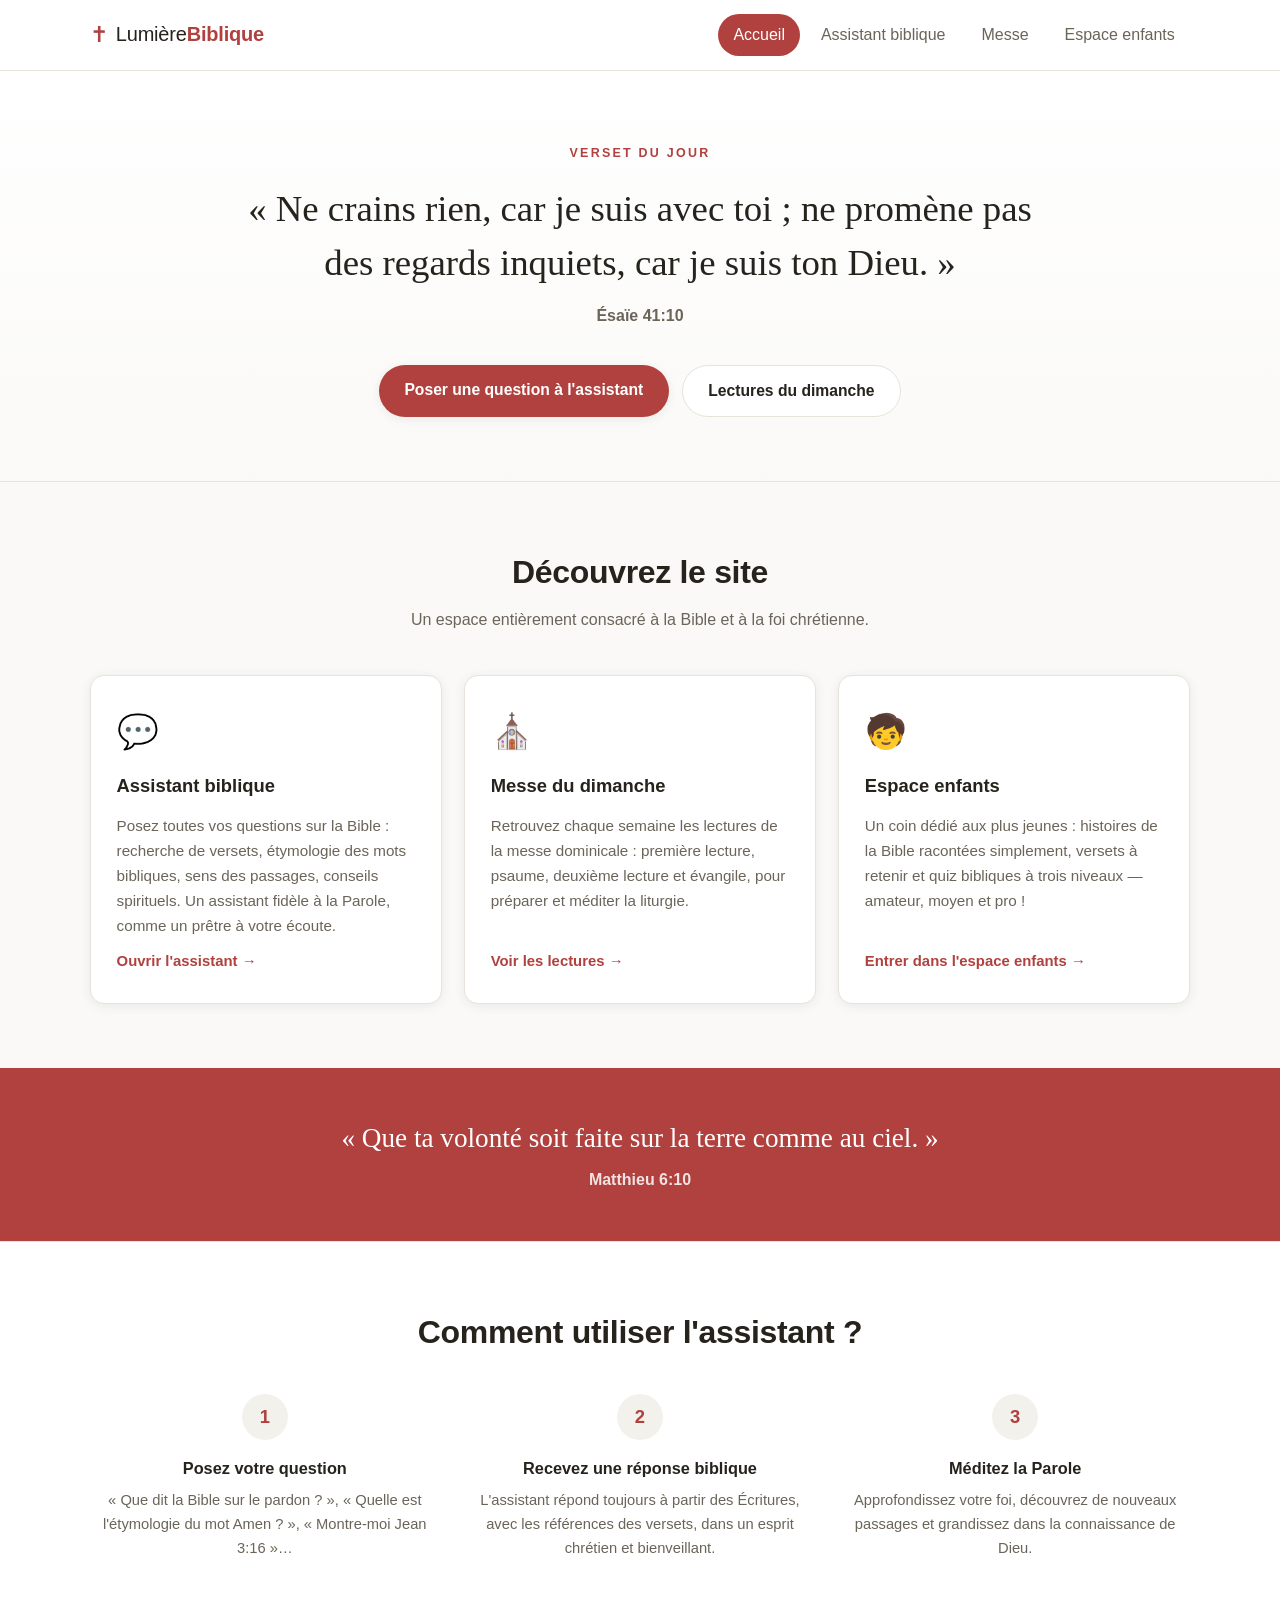
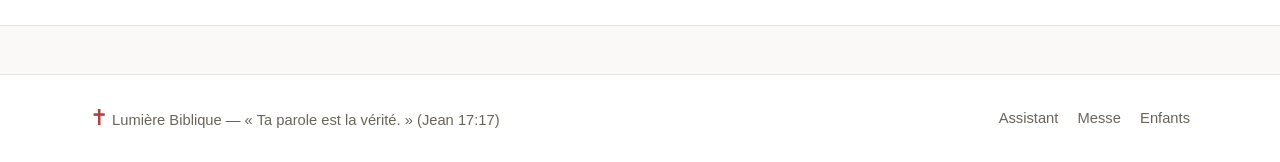
==== index.html @ 9b70d874 "Site Lumière Biblique : assistant biblique, messe du dimanche, espace enfants et quiz - Accueil avec" ====
<!DOCTYPE html>
<html lang="fr">
<head>
  <meta charset="UTF-8">
  <meta name="viewport" content="width=device-width, initial-scale=1.0">
  <title>Lumière Biblique — La Parole de Dieu pour tous</title>
  <meta name="description" content="Assistant biblique, lectures de la messe du dimanche, espace enfants et quiz bibliques. Un site entièrement consacré à la Parole de Dieu.">
  <link rel="stylesheet" href="css/style.css">
  <link rel="icon" href="data:image/svg+xml,<svg xmlns='http://www.w3.org/2000/svg' viewBox='0 0 100 100'><text y='.9em' font-size='90'>✝️</text></svg>">
</head>
<body>

  <header class="site-header">
    <div class="container header-inner">
      <a href="index.html" class="logo">
        <span class="logo-mark">✝</span>
        <span class="logo-text">Lumière<strong>Biblique</strong></span>
      </a>
      <nav class="main-nav" id="mainNav">
        <a href="index.html" class="nav-link active">Accueil</a>
        <a href="chatbot.html" class="nav-link">Assistant biblique</a>
        <a href="messe.html" class="nav-link">Messe</a>
        <a href="enfants.html" class="nav-link">Espace enfants</a>
      </nav>
      <button class="nav-toggle" id="navToggle" aria-label="Menu">☰</button>
    </div>
  </header>

  <main>
    <!-- Héro : verset du jour -->
    <section class="hero">
      <div class="container hero-inner">
        <p class="hero-kicker">Verset du jour</p>
        <blockquote class="hero-verse" id="versetDuJour">
          « Ta parole est une lampe à mes pieds, et une lumière sur mon sentier. »
        </blockquote>
        <p class="hero-ref" id="versetRef">Psaume 119:105</p>
        <div class="hero-actions">
          <a href="chatbot.html" class="btn btn-primary">Poser une question à l'assistant</a>
          <a href="messe.html" class="btn btn-secondary">Lectures du dimanche</a>
        </div>
      </div>
    </section>

    <!-- Cartes des sections -->
    <section class="section">
      <div class="container">
        <h2 class="section-title">Découvrez le site</h2>
        <p class="section-subtitle">Un espace entièrement consacré à la Bible et à la foi chrétienne.</p>
        <div class="cards-grid">
          <a href="chatbot.html" class="card">
            <div class="card-icon">💬</div>
            <h3>Assistant biblique</h3>
            <p>Posez toutes vos questions sur la Bible : recherche de versets, étymologie des mots bibliques, sens des passages, conseils spirituels. Un assistant fidèle à la Parole, comme un prêtre à votre écoute.</p>
            <span class="card-link">Ouvrir l'assistant →</span>
          </a>
          <a href="messe.html" class="card">
            <div class="card-icon">⛪</div>
            <h3>Messe du dimanche</h3>
            <p>Retrouvez chaque semaine les lectures de la messe dominicale : première lecture, psaume, deuxième lecture et évangile, pour préparer et méditer la liturgie.</p>
            <span class="card-link">Voir les lectures →</span>
          </a>
          <a href="enfants.html" class="card">
            <div class="card-icon">🧒</div>
            <h3>Espace enfants</h3>
            <p>Un coin dédié aux plus jeunes : histoires de la Bible racontées simplement, versets à retenir et quiz bibliques à trois niveaux — amateur, moyen et pro !</p>
            <span class="card-link">Entrer dans l'espace enfants →</span>
          </a>
        </div>
      </div>
    </section>

    <!-- Bandeau citation -->
    <section class="banner">
      <div class="container">
        <p class="banner-verse">« Que ta volonté soit faite sur la terre comme au ciel. »</p>
        <p class="banner-ref">Matthieu 6:10</p>
      </div>
    </section>

    <!-- Comment ça marche -->
    <section class="section section-alt">
      <div class="container">
        <h2 class="section-title">Comment utiliser l'assistant ?</h2>
        <div class="steps-grid">
          <div class="step">
            <div class="step-num">1</div>
            <h3>Posez votre question</h3>
            <p>« Que dit la Bible sur le pardon ? », « Quelle est l'étymologie du mot Amen ? », « Montre-moi Jean 3:16 »…</p>
          </div>
          <div class="step">
            <div class="step-num">2</div>
            <h3>Recevez une réponse biblique</h3>
            <p>L'assistant répond toujours à partir des Écritures, avec les références des versets, dans un esprit chrétien et bienveillant.</p>
          </div>
          <div class="step">
            <div class="step-num">3</div>
            <h3>Méditez la Parole</h3>
            <p>Approfondissez votre foi, découvrez de nouveaux passages et grandissez dans la connaissance de Dieu.</p>
          </div>
        </div>
      </div>
    </section>
  </main>

  <footer class="site-footer">
    <div class="container footer-inner">
      <p><span class="logo-mark">✝</span> Lumière Biblique — « Ta parole est la vérité. » (Jean 17:17)</p>
      <nav class="footer-nav">
        <a href="chatbot.html">Assistant</a>
        <a href="messe.html">Messe</a>
        <a href="enfants.html">Enfants</a>
      </nav>
    </div>
  </footer>

  <script src="js/bible-data.js"></script>
  <script src="js/common.js"></script>
</body>
</html>
---- css/style.css ----
/* ==========================================================
   Lumière Biblique — feuille de style principale
   Interface blanche épurée, inspirée de bible.com
   ========================================================== */

:root {
  --blanc: #ffffff;
  --fond: #faf9f7;          /* blanc légèrement tiré */
  --fond-alt: #f3f1ec;
  --encre: #26221c;
  --encre-douce: #6b6459;
  --accent: #b0413e;        /* rouge bordeaux chaleureux */
  --accent-fonce: #8f312f;
  --or: #c9a227;
  --bordure: #e7e3db;
  --ombre: 0 2px 12px rgba(38, 34, 28, 0.07);
  --rayon: 14px;
  --police: -apple-system, BlinkMacSystemFont, "Segoe UI", Roboto, "Helvetica Neue", Arial, sans-serif;
  --police-serif: Georgia, "Times New Roman", serif;
}

* { margin: 0; padding: 0; box-sizing: border-box; }

html { scroll-behavior: smooth; }

body {
  font-family: var(--police);
  background: var(--fond);
  color: var(--encre);
  line-height: 1.65;
  -webkit-font-smoothing: antialiased;
}

img { max-width: 100%; }
a { color: inherit; text-decoration: none; }

.container {
  width: min(1100px, 92%);
  margin: 0 auto;
}

/* ---------- En-tête ---------- */

.site-header {
  background: var(--blanc);
  border-bottom: 1px solid var(--bordure);
  position: sticky;
  top: 0;
  z-index: 50;
}

.header-inner {
  display: flex;
  align-items: center;
  justify-content: space-between;
  gap: 1rem;
  padding: 0.85rem 0;
}

.logo {
  display: flex;
  align-items: center;
  gap: 0.5rem;
  font-size: 1.25rem;
  letter-spacing: -0.01em;
}

.logo-mark {
  color: var(--accent);
  font-size: 1.35rem;
}

.logo-text strong { color: var(--accent); font-weight: 700; }

.main-nav {
  display: flex;
  gap: 0.35rem;
}

.nav-link {
  padding: 0.5rem 0.95rem;
  border-radius: 999px;
  font-weight: 500;
  color: var(--encre-douce);
  transition: background 0.2s, color 0.2s;
}

.nav-link:hover { background: var(--fond-alt); color: var(--encre); }
.nav-link.active { background: var(--accent); color: #fff; }

.nav-toggle {
  display: none;
  background: none;
  border: 1px solid var(--bordure);
  border-radius: 8px;
  font-size: 1.3rem;
  padding: 0.25rem 0.6rem;
  cursor: pointer;
  color: var(--encre);
}

/* ---------- Héro ---------- */

.hero {
  background: linear-gradient(180deg, var(--blanc) 0%, var(--fond) 100%);
  border-bottom: 1px solid var(--bordure);
  text-align: center;
  padding: 4.5rem 0 4rem;
}

.hero-kicker {
  text-transform: uppercase;
  letter-spacing: 0.18em;
  font-size: 0.78rem;
  font-weight: 700;
  color: var(--accent);
  margin-bottom: 1.2rem;
}

.hero-verse {
  font-family: var(--police-serif);
  font-size: clamp(1.4rem, 3.2vw, 2.3rem);
  font-weight: 400;
  max-width: 820px;
  margin: 0 auto 0.9rem;
  line-height: 1.45;
}

.hero-ref {
  color: var(--encre-douce);
  font-weight: 600;
  margin-bottom: 2.2rem;
}

.hero-actions {
  display: flex;
  gap: 0.8rem;
  justify-content: center;
  flex-wrap: wrap;
}

/* ---------- Boutons ---------- */

.btn {
  display: inline-block;
  padding: 0.75rem 1.6rem;
  border-radius: 999px;
  font-weight: 600;
  font-size: 0.98rem;
  border: none;
  cursor: pointer;
  transition: transform 0.15s, box-shadow 0.15s, background 0.2s;
  font-family: var(--police);
}

.btn:hover { transform: translateY(-1px); }

.btn-primary { background: var(--accent); color: #fff; box-shadow: var(--ombre); }
.btn-primary:hover { background: var(--accent-fonce); }

.btn-secondary {
  background: var(--blanc);
  color: var(--encre);
  border: 1px solid var(--bordure);
}
.btn-secondary:hover { background: var(--fond-alt); }

.btn-small { padding: 0.45rem 1.1rem; font-size: 0.88rem; }

/* ---------- Sections ---------- */

.section { padding: 4rem 0; }
.section-alt { background: var(--blanc); border-top: 1px solid var(--bordure); border-bottom: 1px solid var(--bordure); }

.section-title {
  text-align: center;
  font-size: clamp(1.5rem, 2.8vw, 2rem);
  margin-bottom: 0.5rem;
  letter-spacing: -0.01em;
}

.section-subtitle {
  text-align: center;
  color: var(--encre-douce);
  max-width: 620px;
  margin: 0 auto 2.6rem;
}

/* ---------- Cartes ---------- */

.cards-grid {
  display: grid;
  grid-template-columns: repeat(auto-fit, minmax(280px, 1fr));
  gap: 1.4rem;
  margin-top: 2.4rem;
}

.card {
  background: var(--blanc);
  border: 1px solid var(--bordure);
  border-radius: var(--rayon);
  padding: 1.8rem 1.6rem;
  box-shadow: var(--ombre);
  transition: transform 0.18s, box-shadow 0.18s;
  display: flex;
  flex-direction: column;
  gap: 0.7rem;
}

.card:hover {
  transform: translateY(-4px);
  box-shadow: 0 8px 24px rgba(38, 34, 28, 0.12);
}

.card-icon { font-size: 2.1rem; }
.card h3 { font-size: 1.15rem; }
.card p { color: var(--encre-douce); font-size: 0.95rem; flex: 1; }
.card-link { color: var(--accent); font-weight: 600; font-size: 0.93rem; }

/* ---------- Bandeau citation ---------- */

.banner {
  background: var(--accent);
  color: #fff;
  text-align: center;
  padding: 3rem 0;
}

.banner-verse {
  font-family: var(--police-serif);
  font-size: clamp(1.2rem, 2.6vw, 1.7rem);
  margin-bottom: 0.4rem;
}

.banner-ref { opacity: 0.85; font-weight: 600; }

/* ---------- Étapes ---------- */

.steps-grid {
  display: grid;
  grid-template-columns: repeat(auto-fit, minmax(240px, 1fr));
  gap: 1.6rem;
  margin-top: 2.2rem;
}

.step { text-align: center; padding: 0 0.5rem; }

.step-num {
  width: 46px;
  height: 46px;
  margin: 0 auto 0.9rem;
  border-radius: 50%;
  background: var(--fond-alt);
  color: var(--accent);
  font-weight: 700;
  font-size: 1.15rem;
  display: flex;
  align-items: center;
  justify-content: center;
}

.step h3 { font-size: 1.02rem; margin-bottom: 0.4rem; }
.step p { color: var(--encre-douce); font-size: 0.92rem; }

/* ---------- Pied de page ---------- */

.site-footer {
  background: var(--blanc);
  border-top: 1px solid var(--bordure);
  padding: 1.6rem 0;
  margin-top: 3rem;
}

.footer-inner {
  display: flex;
  align-items: center;
  justify-content: space-between;
  gap: 1rem;
  flex-wrap: wrap;
  color: var(--encre-douce);
  font-size: 0.92rem;
}

.footer-nav { display: flex; gap: 1.2rem; }
.footer-nav a:hover { color: var(--accent); }

/* ---------- En-tête de page interne ---------- */

.page-head {
  background: var(--blanc);
  border-bottom: 1px solid var(--bordure);
  text-align: center;
  padding: 2.8rem 0 2.4rem;
}

.page-head h1 { font-size: clamp(1.6rem, 3vw, 2.2rem); margin-bottom: 0.4rem; }
.page-head p { color: var(--encre-douce); max-width: 640px; margin: 0 auto; }

/* ==========================================================
   Chatbot
   ========================================================== */

.chat-layout {
  display: grid;
  grid-template-columns: 1fr 300px;
  gap: 1.6rem;
  padding: 2.2rem 0 3rem;
  align-items: start;
}

.chat-box {
  background: var(--blanc);
  border: 1px solid var(--bordure);
  border-radius: var(--rayon);
  box-shadow: var(--ombre);
  display: flex;
  flex-direction: column;
  height: 620px;
  overflow: hidden;
}

.chat-messages {
  flex: 1;
  overflow-y: auto;
  padding: 1.4rem;
  display: flex;
  flex-direction: column;
  gap: 0.9rem;
}

.msg {
  max-width: 82%;
  padding: 0.8rem 1.05rem;
  border-radius: 16px;
  font-size: 0.96rem;
  white-space: pre-wrap;
  word-wrap: break-word;
}

.msg-bot {
  background: var(--fond-alt);
  border-bottom-left-radius: 4px;
  align-self: flex-start;
}

.msg-user {
  background: var(--accent);
  color: #fff;
  border-bottom-right-radius: 4px;
  align-self: flex-end;
}

.msg-bot .verse-quote {
  display: block;
  font-family: var(--police-serif);
  font-style: italic;
  border-left: 3px solid var(--or);
  padding-left: 0.7rem;
  margin: 0.5rem 0;
}

.msg-typing { color: var(--encre-douce); font-style: italic; }

.chat-input-row {
  display: flex;
  gap: 0.6rem;
  padding: 0.9rem;
  border-top: 1px solid var(--bordure);
  background: var(--blanc);
}

.chat-input-row input {
  flex: 1;
  padding: 0.75rem 1rem;
  border: 1px solid var(--bordure);
  border-radius: 999px;
  font-size: 0.96rem;
  font-family: var(--police);
  outline: none;
  background: var(--fond);
}

.chat-input-row input:focus { border-color: var(--accent); background: var(--blanc); }

.chat-side {
  display: flex;
  flex-direction: column;
  gap: 1.2rem;
}

.side-card {
  background: var(--blanc);
  border: 1px solid var(--bordure);
  border-radius: var(--rayon);
  padding: 1.2rem 1.25rem;
  box-shadow: var(--ombre);
}

.side-card h3 { font-size: 0.98rem; margin-bottom: 0.7rem; }

.suggestions { display: flex; flex-direction: column; gap: 0.5rem; }

.suggestion-btn {
  text-align: left;
  background: var(--fond);
  border: 1px solid var(--bordure);
  border-radius: 10px;
  padding: 0.55rem 0.8rem;
  font-size: 0.86rem;
  cursor: pointer;
  font-family: var(--police);
  color: var(--encre);
  transition: background 0.15s, border-color 0.15s;
}

.suggestion-btn:hover { background: var(--fond-alt); border-color: var(--accent); }

.side-note { font-size: 0.82rem; color: var(--encre-douce); }
.side-note a { color: var(--accent); font-weight: 600; }

.api-field {
  width: 100%;
  padding: 0.55rem 0.8rem;
  border: 1px solid var(--bordure);
  border-radius: 8px;
  font-size: 0.85rem;
  margin-bottom: 0.6rem;
  font-family: var(--police);
}

.mode-badge {
  display: inline-block;
  font-size: 0.72rem;
  font-weight: 700;
  text-transform: uppercase;
  letter-spacing: 0.06em;
  padding: 0.2rem 0.6rem;
  border-radius: 999px;
  background: var(--fond-alt);
  color: var(--encre-douce);
  margin-bottom: 0.5rem;
}

.mode-badge.ia { background: #e8f4ea; color: #2f7a3d; }

/* ==========================================================
   Messe
   ========================================================== */

.messe-wrap { padding: 2.2rem 0 3rem; }

.messe-controls {
  display: flex;
  align-items: center;
  justify-content: center;
  gap: 0.9rem;
  flex-wrap: wrap;
  margin-bottom: 2rem;
}

.messe-controls input[type="date"] {
  padding: 0.6rem 0.9rem;
  border: 1px solid var(--bordure);
  border-radius: 10px;
  font-family: var(--police);
  font-size: 0.95rem;
  background: var(--blanc);
}

.messe-date-title {
  text-align: center;
  font-size: 1.25rem;
  margin-bottom: 0.3rem;
}

.messe-liturgie {
  text-align: center;
  color: var(--accent);
  font-weight: 600;
  margin-bottom: 2rem;
}

.lectures { display: flex; flex-direction: column; gap: 1.4rem; max-width: 820px; margin: 0 auto; }

.lecture-card {
  background: var(--blanc);
  border: 1px solid var(--bordure);
  border-radius: var(--rayon);
  box-shadow: var(--ombre);
  overflow: hidden;
}

.lecture-head {
  display: flex;
  align-items: center;
  justify-content: space-between;
  gap: 1rem;
  padding: 1rem 1.4rem;
  background: var(--fond);
  border-bottom: 1px solid var(--bordure);
  cursor: pointer;
}

.lecture-head h3 { font-size: 1.02rem; }
.lecture-head .lecture-ref { color: var(--encre-douce); font-size: 0.88rem; font-weight: 600; }

.lecture-body {
  padding: 1.3rem 1.5rem;
  font-family: var(--police-serif);
  font-size: 1.02rem;
  line-height: 1.8;
}

.lecture-body p { margin-bottom: 0.8rem; }

.messe-status {
  text-align: center;
  color: var(--encre-douce);
  padding: 2rem 1rem;
}

.messe-status a { color: var(--accent); font-weight: 600; }

/* ==========================================================
   Espace enfants & quiz
   ========================================================== */

.enfants-hero {
  background: linear-gradient(135deg, #fdf6e3 0%, #fceee5 100%);
  border-bottom: 1px solid var(--bordure);
  text-align: center;
  padding: 3rem 0 2.6rem;
}

.enfants-hero h1 { font-size: clamp(1.6rem, 3vw, 2.2rem); margin-bottom: 0.4rem; }
.enfants-hero p { color: var(--encre-douce); max-width: 620px; margin: 0 auto; }

.histoires-grid {
  display: grid;
  grid-template-columns: repeat(auto-fit, minmax(260px, 1fr));
  gap: 1.3rem;
  margin-top: 2rem;
}

.histoire-card {
  background: var(--blanc);
  border: 1px solid var(--bordure);
  border-radius: var(--rayon);
  padding: 1.5rem;
  box-shadow: var(--ombre);
}

.histoire-card .card-icon { font-size: 1.9rem; margin-bottom: 0.5rem; }
.histoire-card h3 { font-size: 1.05rem; margin-bottom: 0.5rem; }
.histoire-card p { color: var(--encre-douce); font-size: 0.92rem; margin-bottom: 0.6rem; }
.histoire-card .verse-quote {
  font-family: var(--police-serif);
  font-style: italic;
  font-size: 0.88rem;
  border-left: 3px solid var(--or);
  padding-left: 0.7rem;
  display: block;
  color: var(--encre);
}

/* Quiz */

.quiz-zone { max-width: 720px; margin: 0 auto; }

.niveaux-grid {
  display: grid;
  grid-template-columns: repeat(auto-fit, minmax(200px, 1fr));
  gap: 1.2rem;
  margin-top: 2rem;
}

.niveau-card {
  background: var(--blanc);
  border: 2px solid var(--bordure);
  border-radius: var(--rayon);
  padding: 1.6rem 1.3rem;
  text-align: center;
  cursor: pointer;
  transition: transform 0.15s, border-color 0.15s, box-shadow 0.15s;
  font-family: var(--police);
}

.niveau-card:hover { transform: translateY(-3px); border-color: var(--accent); box-shadow: var(--ombre); }

.niveau-card .niveau-icon { font-size: 2rem; margin-bottom: 0.5rem; }
.niveau-card h3 { font-size: 1.1rem; margin-bottom: 0.3rem; }
.niveau-card p { color: var(--encre-douce); font-size: 0.88rem; }

.quiz-card {
  background: var(--blanc);
  border: 1px solid var(--bordure);
  border-radius: var(--rayon);
  box-shadow: var(--ombre);
  padding: 2rem;
  margin-top: 2rem;
}

.quiz-progress {
  display: flex;
  justify-content: space-between;
  align-items: center;
  font-size: 0.88rem;
  color: var(--encre-douce);
  font-weight: 600;
  margin-bottom: 1rem;
}

.quiz-bar {
  height: 8px;
  background: var(--fond-alt);
  border-radius: 999px;
  overflow: hidden;
  margin-bottom: 1.6rem;
}

.quiz-bar-fill {
  height: 100%;
  background: var(--accent);
  border-radius: 999px;
  transition: width 0.3s;
}

.quiz-question { font-size: 1.2rem; margin-bottom: 1.4rem; }

.quiz-answers { display: flex; flex-direction: column; gap: 0.7rem; }

.answer-btn {
  text-align: left;
  padding: 0.85rem 1.1rem;
  background: var(--fond);
  border: 2px solid var(--bordure);
  border-radius: 12px;
  font-size: 0.98rem;
  cursor: pointer;
  font-family: var(--police);
  color: var(--encre);
  transition: border-color 0.15s, background 0.15s;
}

.answer-btn:hover:not(:disabled) { border-color: var(--accent); background: var(--blanc); }
.answer-btn.correct { border-color: #2f7a3d; background: #e8f4ea; }
.answer-btn.wrong { border-color: #b0413e; background: #faeaea; }
.answer-btn:disabled { cursor: default; }

.quiz-feedback {
  margin-top: 1.2rem;
  padding: 0.9rem 1.1rem;
  border-radius: 12px;
  font-size: 0.93rem;
  display: none;
}

.quiz-feedback.show { display: block; }
.quiz-feedback.ok { background: #e8f4ea; color: #205c2b; }
.quiz-feedback.ko { background: #faeaea; color: #7c2b28; }

.quiz-next { margin-top: 1.3rem; text-align: right; }

.quiz-result { text-align: center; padding: 1rem 0; }
.quiz-result .result-emoji { font-size: 3.2rem; margin-bottom: 0.6rem; }
.quiz-result h3 { font-size: 1.4rem; margin-bottom: 0.5rem; }
.quiz-result p { color: var(--encre-douce); margin-bottom: 1.4rem; }
.quiz-result .verse-quote {
  font-family: var(--police-serif);
  font-style: italic;
  display: block;
  margin: 0 auto 1.4rem;
  max-width: 480px;
}

/* ---------- Responsive ---------- */

@media (max-width: 860px) {
  .chat-layout { grid-template-columns: 1fr; }
  .chat-box { height: 540px; }
}

@media (max-width: 720px) {
  .nav-toggle { display: block; }
  .main-nav {
    display: none;
    position: absolute;
    top: 100%;
    left: 0;
    right: 0;
    background: var(--blanc);
    border-bottom: 1px solid var(--bordure);
    flex-direction: column;
    padding: 0.8rem 4%;
    gap: 0.3rem;
  }
  .main-nav.open { display: flex; }
  .header-inner { position: relative; }
  .hero { padding: 3rem 0 2.6rem; }
}
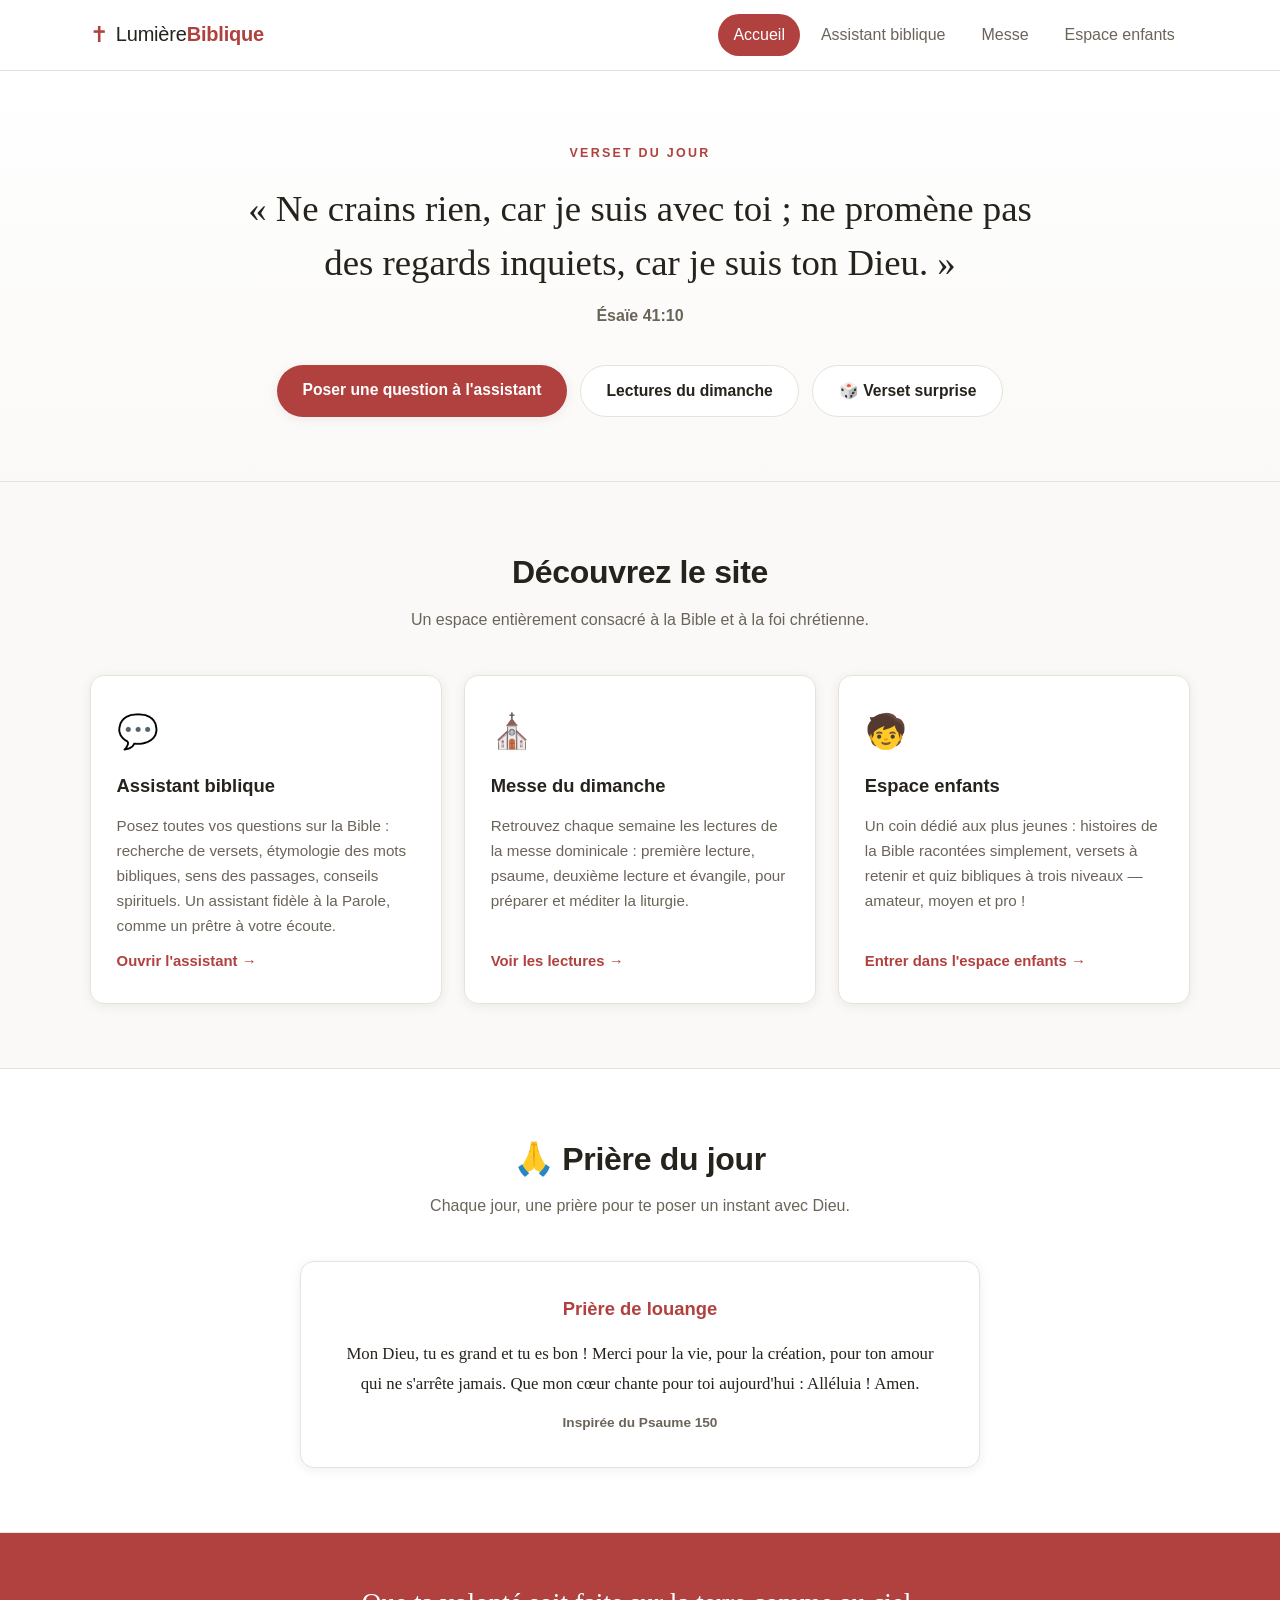
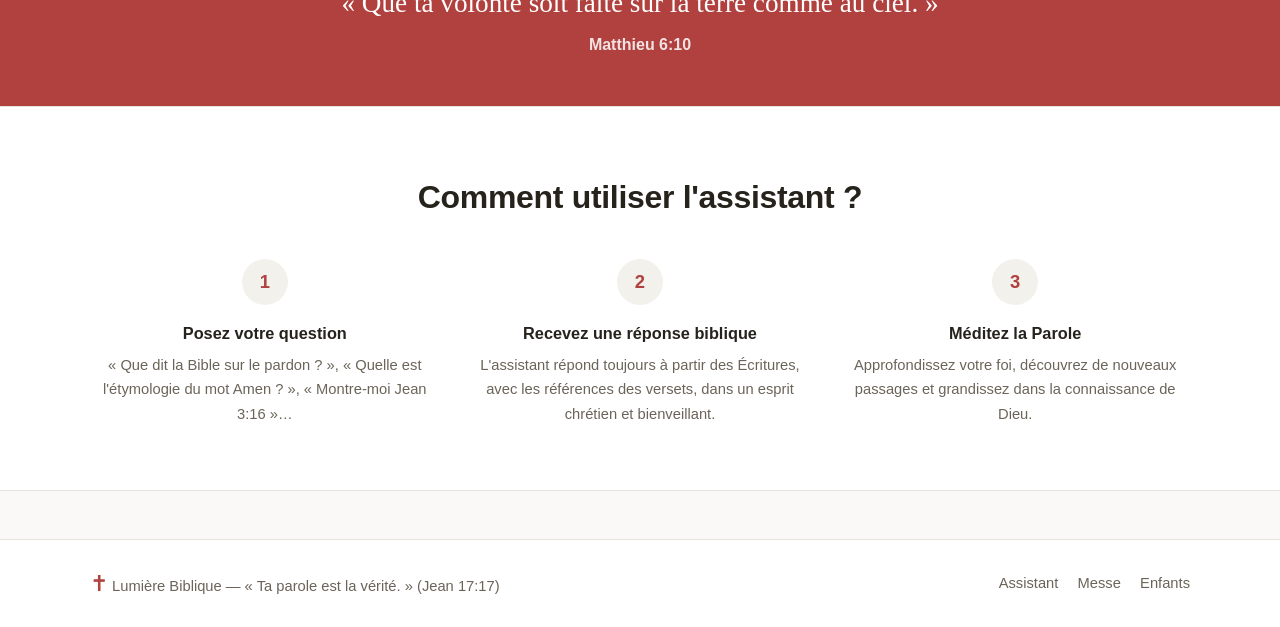
==== commit 4cb7ad4e: "Assistant plus chaleureux, avatars cartoon et nouvelles fonctionnalités - Ton décontracté et amical " ====
--- a/index.html
+++ b/index.html
@@ -38,6 +38,7 @@
         <div class="hero-actions">
           <a href="chatbot.html" class="btn btn-primary">Poser une question à l'assistant</a>
           <a href="messe.html" class="btn btn-secondary">Lectures du dimanche</a>
+          <button class="btn btn-secondary" id="btnVersetSurprise">🎲 Verset surprise</button>
         </div>
       </div>
     </section>
@@ -66,6 +67,19 @@
             <p>Un coin dédié aux plus jeunes : histoires de la Bible racontées simplement, versets à retenir et quiz bibliques à trois niveaux — amateur, moyen et pro !</p>
             <span class="card-link">Entrer dans l'espace enfants →</span>
           </a>
+        </div>
+      </div>
+    </section>
+
+    <!-- Prière du jour -->
+    <section class="section section-alt">
+      <div class="container">
+        <h2 class="section-title">🙏 Prière du jour</h2>
+        <p class="section-subtitle">Chaque jour, une prière pour te poser un instant avec Dieu.</p>
+        <div class="priere-card">
+          <h3 id="priereTitre">Le Notre Père</h3>
+          <p class="priere-texte" id="priereTexte"></p>
+          <p class="priere-source" id="priereSource"></p>
         </div>
       </div>
     </section>
--- a/css/style.css
+++ b/css/style.css
@@ -361,6 +361,57 @@
 
 .msg-typing { color: var(--encre-douce); font-style: italic; }
 
+/* Avatar cartoon à côté des bulles du bot */
+.msg-row {
+  display: flex;
+  align-items: flex-end;
+  gap: 0.55rem;
+  align-self: flex-start;
+  max-width: 88%;
+}
+
+.msg-avatar {
+  flex: none;
+  width: 40px;
+  height: 40px;
+  border-radius: 50%;
+  overflow: hidden;
+  border: 2px solid var(--bordure);
+  background: var(--fond-alt);
+}
+
+.msg-avatar svg { display: block; width: 100%; height: 100%; }
+
+.msg-col { display: flex; flex-direction: column; min-width: 0; }
+
+.msg-nom {
+  font-size: 0.72rem;
+  font-weight: 700;
+  color: var(--encre-douce);
+  margin: 0 0 3px 6px;
+}
+
+.msg-row .msg { max-width: 100%; }
+
+/* Sélecteur d'avatar */
+.avatar-choices { display: flex; gap: 0.6rem; margin-bottom: 0.6rem; }
+
+.avatar-choice {
+  width: 54px;
+  height: 54px;
+  border-radius: 50%;
+  border: 3px solid var(--bordure);
+  background: var(--fond);
+  padding: 0;
+  cursor: pointer;
+  overflow: hidden;
+  transition: transform 0.15s, border-color 0.15s;
+}
+
+.avatar-choice svg { display: block; width: 100%; height: 100%; }
+.avatar-choice:hover { transform: scale(1.08); }
+.avatar-choice.selected { border-color: var(--accent); box-shadow: 0 0 0 3px rgba(176, 65, 62, 0.18); }
+
 .chat-input-row {
   display: flex;
   gap: 0.6rem;
@@ -672,6 +723,82 @@
   margin: 0 auto 1.4rem;
   max-width: 480px;
 }
+
+/* ---------- Prière du jour (accueil) ---------- */
+
+.priere-card {
+  max-width: 680px;
+  margin: 0 auto;
+  background: var(--blanc);
+  border: 1px solid var(--bordure);
+  border-radius: var(--rayon);
+  box-shadow: var(--ombre);
+  padding: 2rem 2.2rem;
+  text-align: center;
+}
+
+.priere-card h3 { font-size: 1.15rem; margin-bottom: 0.9rem; color: var(--accent); }
+.priere-card p.priere-texte { font-family: var(--police-serif); font-size: 1.05rem; line-height: 1.8; margin-bottom: 0.8rem; }
+.priere-card .priere-source { color: var(--encre-douce); font-size: 0.85rem; font-weight: 600; }
+
+/* ---------- Jeu memory (enfants) ---------- */
+
+.memory-zone { max-width: 560px; margin: 0 auto; text-align: center; }
+
+.memory-stats {
+  display: flex;
+  justify-content: center;
+  gap: 1.6rem;
+  font-weight: 600;
+  color: var(--encre-douce);
+  margin-bottom: 1.2rem;
+}
+
+.memory-grid {
+  display: grid;
+  grid-template-columns: repeat(4, 1fr);
+  gap: 0.7rem;
+}
+
+.memory-card {
+  aspect-ratio: 1;
+  border-radius: 12px;
+  border: 2px solid var(--bordure);
+  background: var(--accent);
+  font-size: 1.9rem;
+  cursor: pointer;
+  color: transparent;
+  transition: background 0.2s, transform 0.15s;
+  display: flex;
+  align-items: center;
+  justify-content: center;
+  font-family: var(--police);
+}
+
+.memory-card::before { content: "✝"; color: rgba(255,255,255,0.55); font-size: 1.3rem; position: absolute; }
+.memory-card { position: relative; }
+.memory-card:hover:not(:disabled) { transform: scale(1.04); }
+.memory-card.retournee, .memory-card.trouvee {
+  background: var(--blanc);
+  color: inherit;
+}
+.memory-card.retournee::before, .memory-card.trouvee::before { content: ""; }
+.memory-card.trouvee { border-color: #2f7a3d; background: #e8f4ea; cursor: default; }
+.memory-card:disabled { cursor: default; }
+
+.memory-bravo {
+  margin-top: 1.2rem;
+  padding: 1rem;
+  border-radius: 12px;
+  background: #e8f4ea;
+  color: #205c2b;
+  font-weight: 600;
+  display: none;
+}
+.memory-bravo.show { display: block; }
+
+/* Records du quiz */
+.niveau-record { display: block; margin-top: 0.4rem; font-size: 0.78rem; font-weight: 700; color: var(--or); }
 
 /* ---------- Responsive ---------- */
 
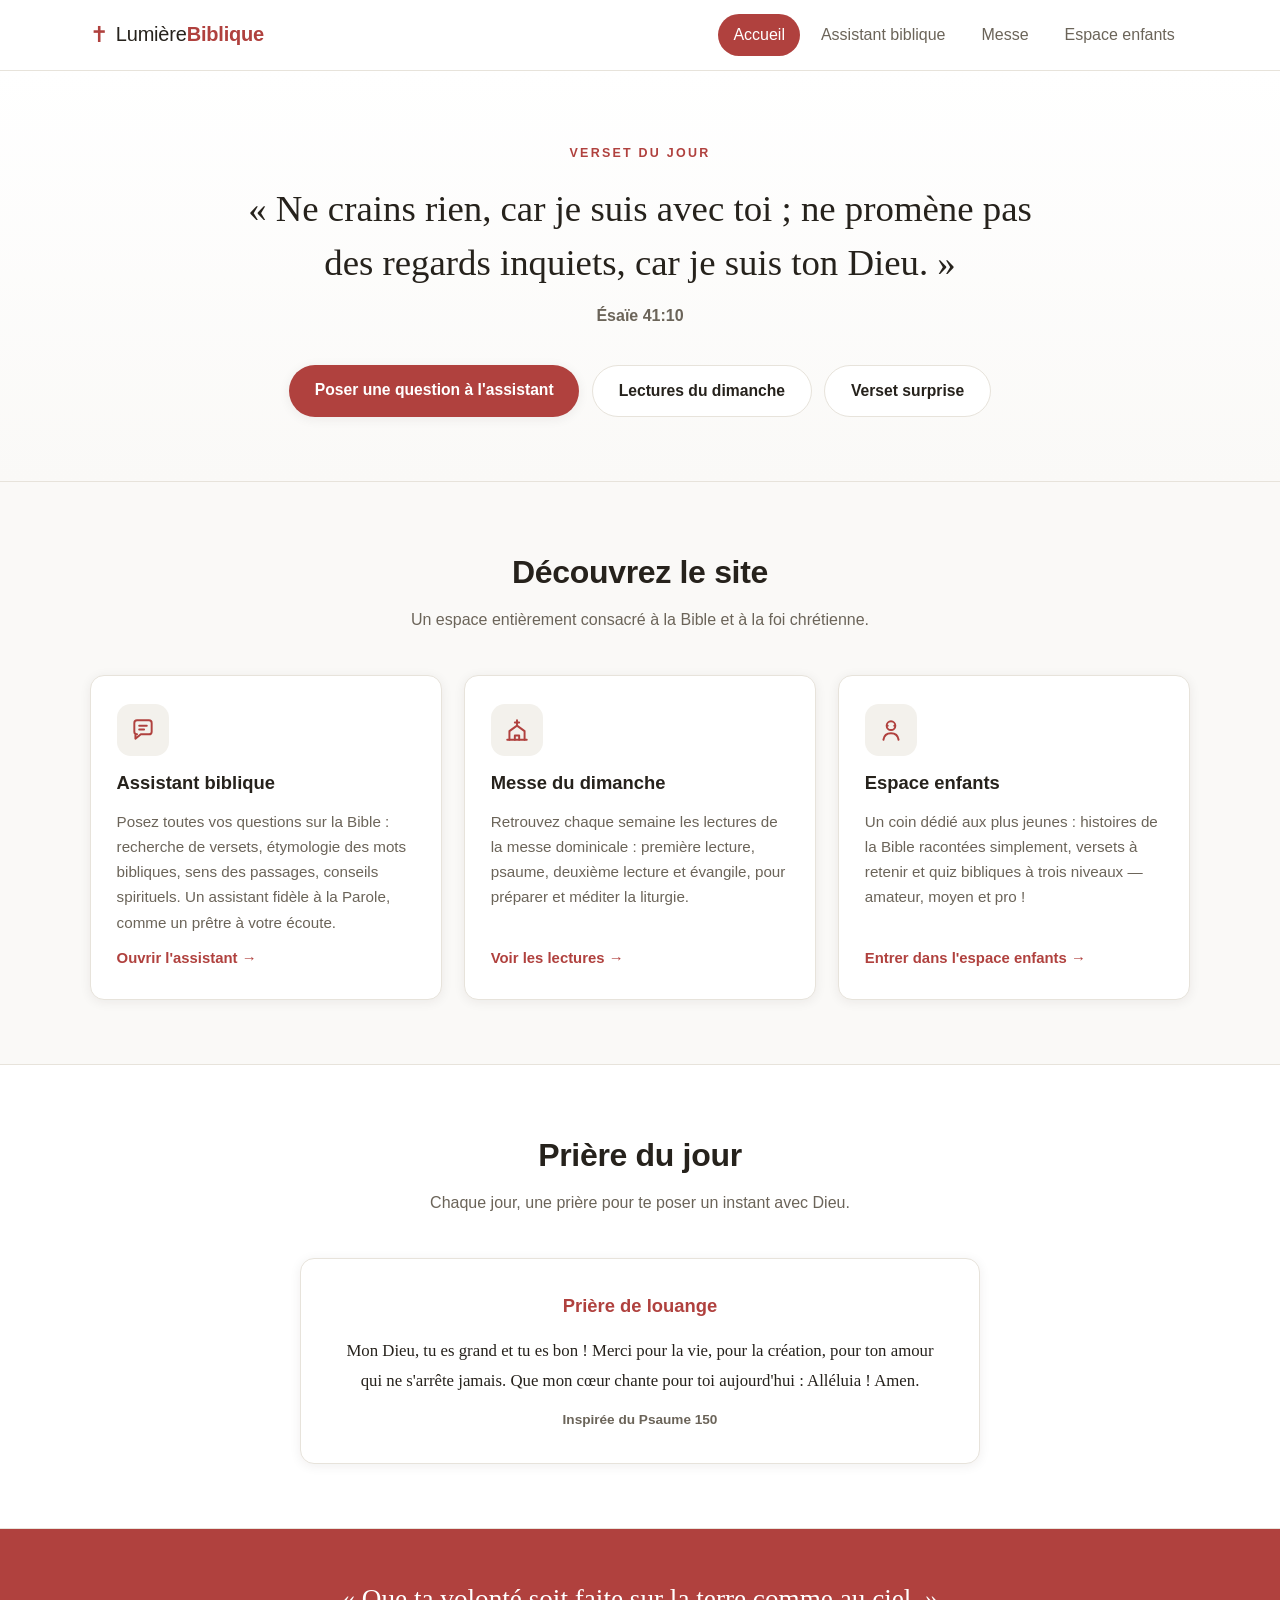
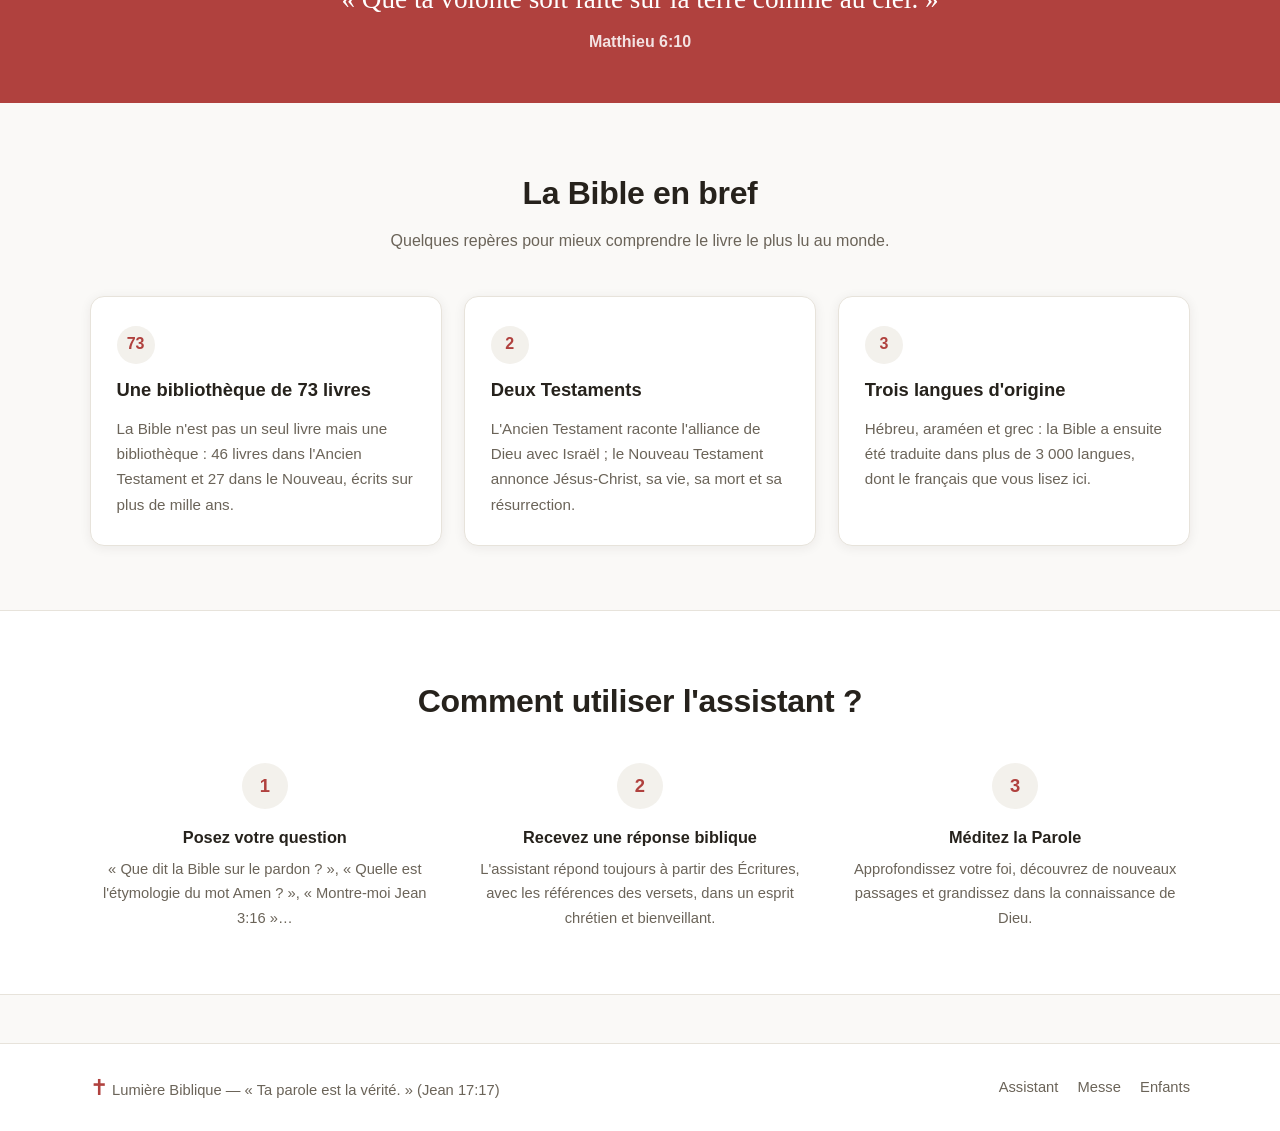
==== commit 0bddb7fc: "Interface plus professionnelle, guides en pied, lectures de messe intégrées - Guides dessinés en pie" ====
--- a/index.html
+++ b/index.html
@@ -38,7 +38,7 @@
         <div class="hero-actions">
           <a href="chatbot.html" class="btn btn-primary">Poser une question à l'assistant</a>
           <a href="messe.html" class="btn btn-secondary">Lectures du dimanche</a>
-          <button class="btn btn-secondary" id="btnVersetSurprise">🎲 Verset surprise</button>
+          <button class="btn btn-secondary" id="btnVersetSurprise">Verset surprise</button>
         </div>
       </div>
     </section>
@@ -50,19 +50,19 @@
         <p class="section-subtitle">Un espace entièrement consacré à la Bible et à la foi chrétienne.</p>
         <div class="cards-grid">
           <a href="chatbot.html" class="card">
-            <div class="card-icon">💬</div>
+            <div class="icon-disc"><svg viewBox="0 0 24 24"><path d="M4 5.5A2.5 2.5 0 0 1 6.5 3h11A2.5 2.5 0 0 1 20 5.5v8a2.5 2.5 0 0 1-2.5 2.5H10l-5 4v-4H6.5A2.5 2.5 0 0 1 4 13.5z"/><path d="M8.5 8h7M8.5 11.5h4.5"/></svg></div>
             <h3>Assistant biblique</h3>
             <p>Posez toutes vos questions sur la Bible : recherche de versets, étymologie des mots bibliques, sens des passages, conseils spirituels. Un assistant fidèle à la Parole, comme un prêtre à votre écoute.</p>
             <span class="card-link">Ouvrir l'assistant →</span>
           </a>
           <a href="messe.html" class="card">
-            <div class="card-icon">⛪</div>
+            <div class="icon-disc"><svg viewBox="0 0 24 24"><path d="M12 3v4M10 5h4"/><path d="M5 21v-8l7-5 7 5v8"/><path d="M10 21v-4h4v4"/><path d="M3 21h18"/></svg></div>
             <h3>Messe du dimanche</h3>
             <p>Retrouvez chaque semaine les lectures de la messe dominicale : première lecture, psaume, deuxième lecture et évangile, pour préparer et méditer la liturgie.</p>
             <span class="card-link">Voir les lectures →</span>
           </a>
           <a href="enfants.html" class="card">
-            <div class="card-icon">🧒</div>
+            <div class="icon-disc"><svg viewBox="0 0 24 24"><circle cx="12" cy="8" r="4"/><path d="M5 21c.6-4 3.4-6 7-6s6.4 2 7 6"/><path d="M9 8h.01M15 8h.01"/></svg></div>
             <h3>Espace enfants</h3>
             <p>Un coin dédié aux plus jeunes : histoires de la Bible racontées simplement, versets à retenir et quiz bibliques à trois niveaux — amateur, moyen et pro !</p>
             <span class="card-link">Entrer dans l'espace enfants →</span>
@@ -74,7 +74,7 @@
     <!-- Prière du jour -->
     <section class="section section-alt">
       <div class="container">
-        <h2 class="section-title">🙏 Prière du jour</h2>
+        <h2 class="section-title">Prière du jour</h2>
         <p class="section-subtitle">Chaque jour, une prière pour te poser un instant avec Dieu.</p>
         <div class="priere-card">
           <h3 id="priereTitre">Le Notre Père</h3>
@@ -89,6 +89,31 @@
       <div class="container">
         <p class="banner-verse">« Que ta volonté soit faite sur la terre comme au ciel. »</p>
         <p class="banner-ref">Matthieu 6:10</p>
+      </div>
+    </section>
+
+    <!-- La Bible en bref -->
+    <section class="section">
+      <div class="container">
+        <h2 class="section-title">La Bible en bref</h2>
+        <p class="section-subtitle">Quelques repères pour mieux comprendre le livre le plus lu au monde.</p>
+        <div class="cards-grid">
+          <div class="card card-static">
+            <span class="etape-num">73</span>
+            <h3>Une bibliothèque de 73 livres</h3>
+            <p>La Bible n'est pas un seul livre mais une bibliothèque : 46 livres dans l'Ancien Testament et 27 dans le Nouveau, écrits sur plus de mille ans.</p>
+          </div>
+          <div class="card card-static">
+            <span class="etape-num">2</span>
+            <h3>Deux Testaments</h3>
+            <p>L'Ancien Testament raconte l'alliance de Dieu avec Israël ; le Nouveau Testament annonce Jésus-Christ, sa vie, sa mort et sa résurrection.</p>
+          </div>
+          <div class="card card-static">
+            <span class="etape-num">3</span>
+            <h3>Trois langues d'origine</h3>
+            <p>Hébreu, araméen et grec : la Bible a ensuite été traduite dans plus de 3 000 langues, dont le français que vous lisez ici.</p>
+          </div>
+        </div>
       </div>
     </section>
 
--- a/css/style.css
+++ b/css/style.css
@@ -213,6 +213,35 @@
 }
 
 .card-icon { font-size: 2.1rem; }
+
+/* Icônes SVG professionnelles */
+.icon-disc {
+  width: 52px;
+  height: 52px;
+  border-radius: 14px;
+  background: var(--fond-alt);
+  color: var(--accent);
+  display: flex;
+  align-items: center;
+  justify-content: center;
+}
+
+.icon-disc svg { width: 26px; height: 26px; stroke: currentColor; fill: none; stroke-width: 1.8; stroke-linecap: round; stroke-linejoin: round; }
+
+.card-static { cursor: default; }
+.card-static:hover { transform: none; box-shadow: var(--ombre); }
+
+.etape-num {
+  width: 38px;
+  height: 38px;
+  border-radius: 50%;
+  background: var(--fond-alt);
+  color: var(--accent);
+  font-weight: 700;
+  display: flex;
+  align-items: center;
+  justify-content: center;
+}
 .card h3 { font-size: 1.15rem; }
 .card p { color: var(--encre-douce); font-size: 0.95rem; flex: 1; }
 .card-link { color: var(--accent); font-weight: 600; font-size: 0.93rem; }
@@ -393,8 +422,35 @@
 
 .msg-row .msg { max-width: 100%; }
 
+/* Personnage grand format (style jeu vidéo, à la Akinator) */
+.guide-figure {
+  display: flex;
+  justify-content: center;
+  padding: 0.6rem 0 0.2rem;
+}
+
+.guide-figure svg {
+  height: 230px;
+  width: auto;
+  filter: drop-shadow(0 6px 14px rgba(38, 34, 28, 0.15));
+}
+
+.guide-nom {
+  text-align: center;
+  font-weight: 700;
+  font-size: 1.05rem;
+  margin-bottom: 0.2rem;
+}
+
+.guide-role {
+  text-align: center;
+  color: var(--encre-douce);
+  font-size: 0.82rem;
+  margin-bottom: 0.9rem;
+}
+
 /* Sélecteur d'avatar */
-.avatar-choices { display: flex; gap: 0.6rem; margin-bottom: 0.6rem; }
+.avatar-choices { display: flex; gap: 0.6rem; margin-bottom: 0.6rem; justify-content: center; }
 
 .avatar-choice {
   width: 54px;
@@ -639,6 +695,21 @@
 .niveau-card:hover { transform: translateY(-3px); border-color: var(--accent); box-shadow: var(--ombre); }
 
 .niveau-card .niveau-icon { font-size: 2rem; margin-bottom: 0.5rem; }
+
+.niveau-badge {
+  width: 44px;
+  height: 44px;
+  margin: 0 auto 0.7rem;
+  border-radius: 50%;
+  background: var(--fond-alt);
+  color: var(--accent);
+  font-weight: 700;
+  font-size: 1.05rem;
+  display: flex;
+  align-items: center;
+  justify-content: center;
+  letter-spacing: 0.05em;
+}
 .niveau-card h3 { font-size: 1.1rem; margin-bottom: 0.3rem; }
 .niveau-card p { color: var(--encre-douce); font-size: 0.88rem; }
 
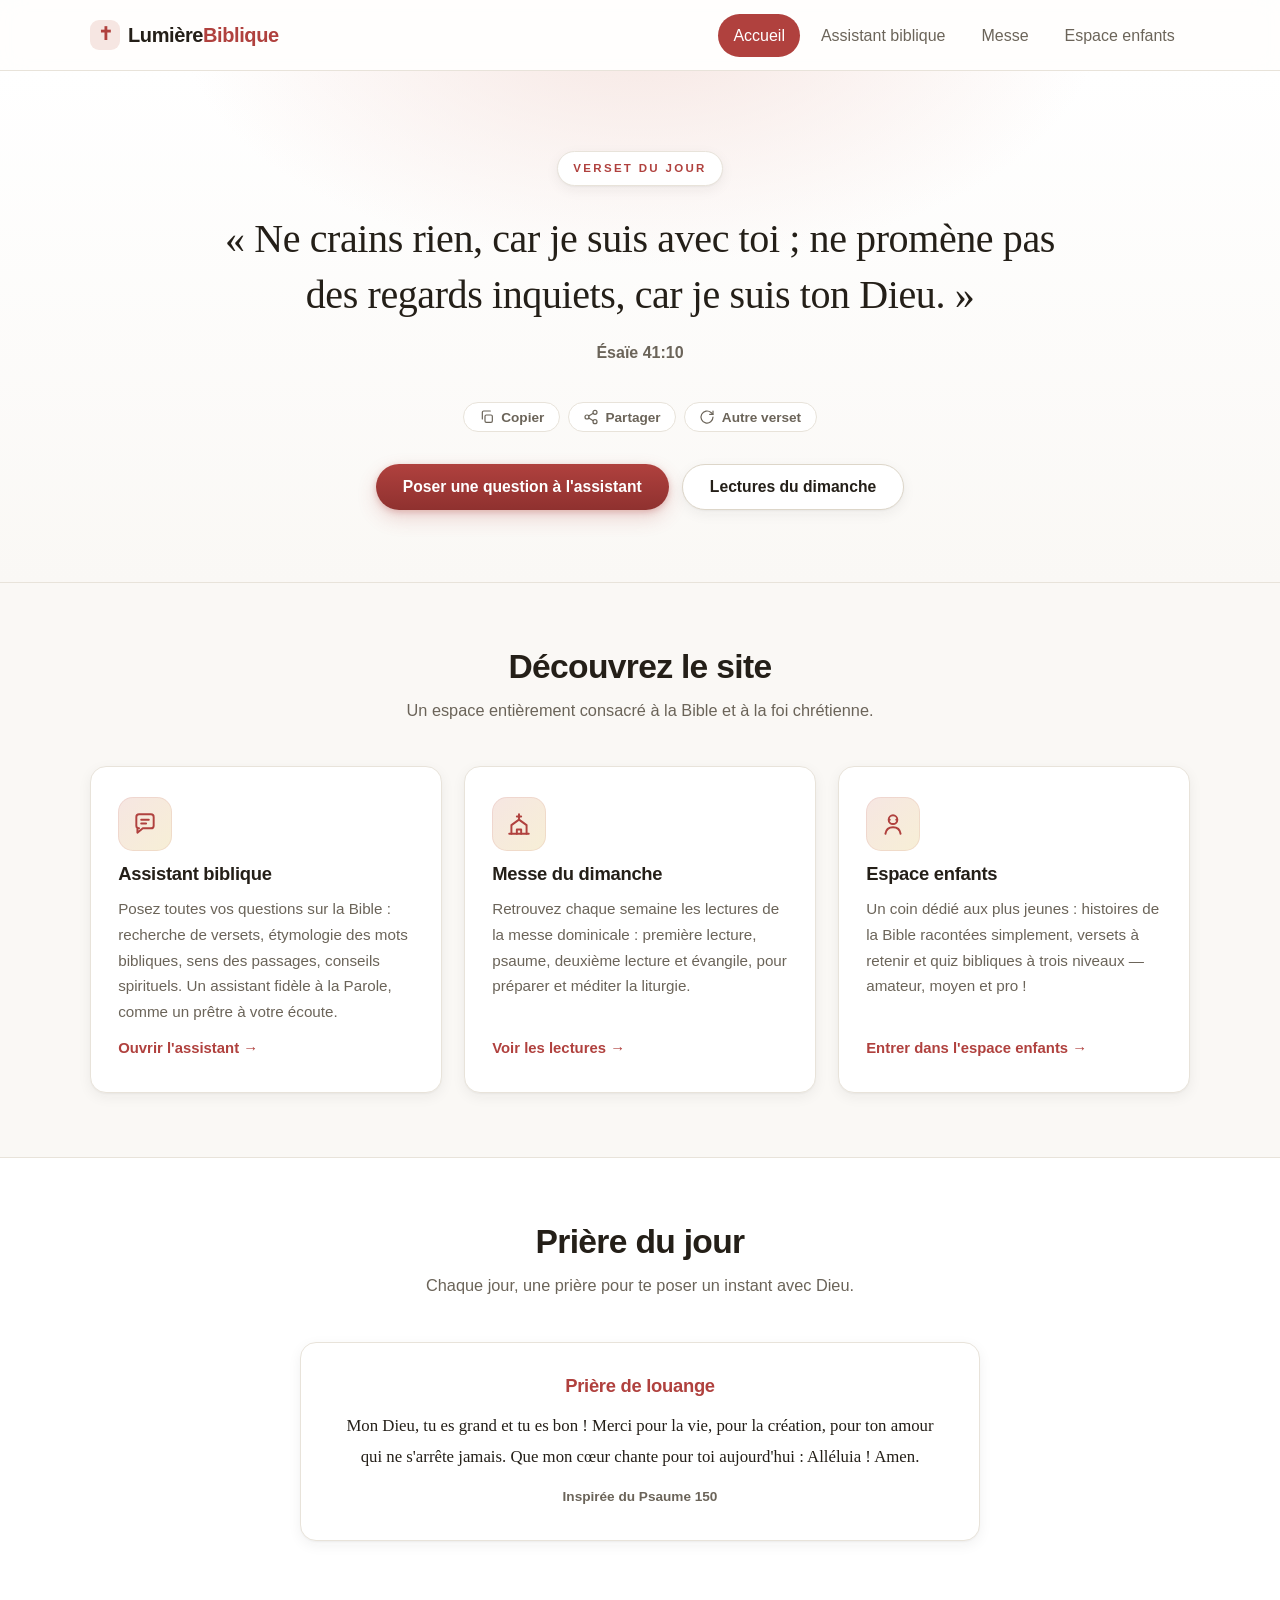
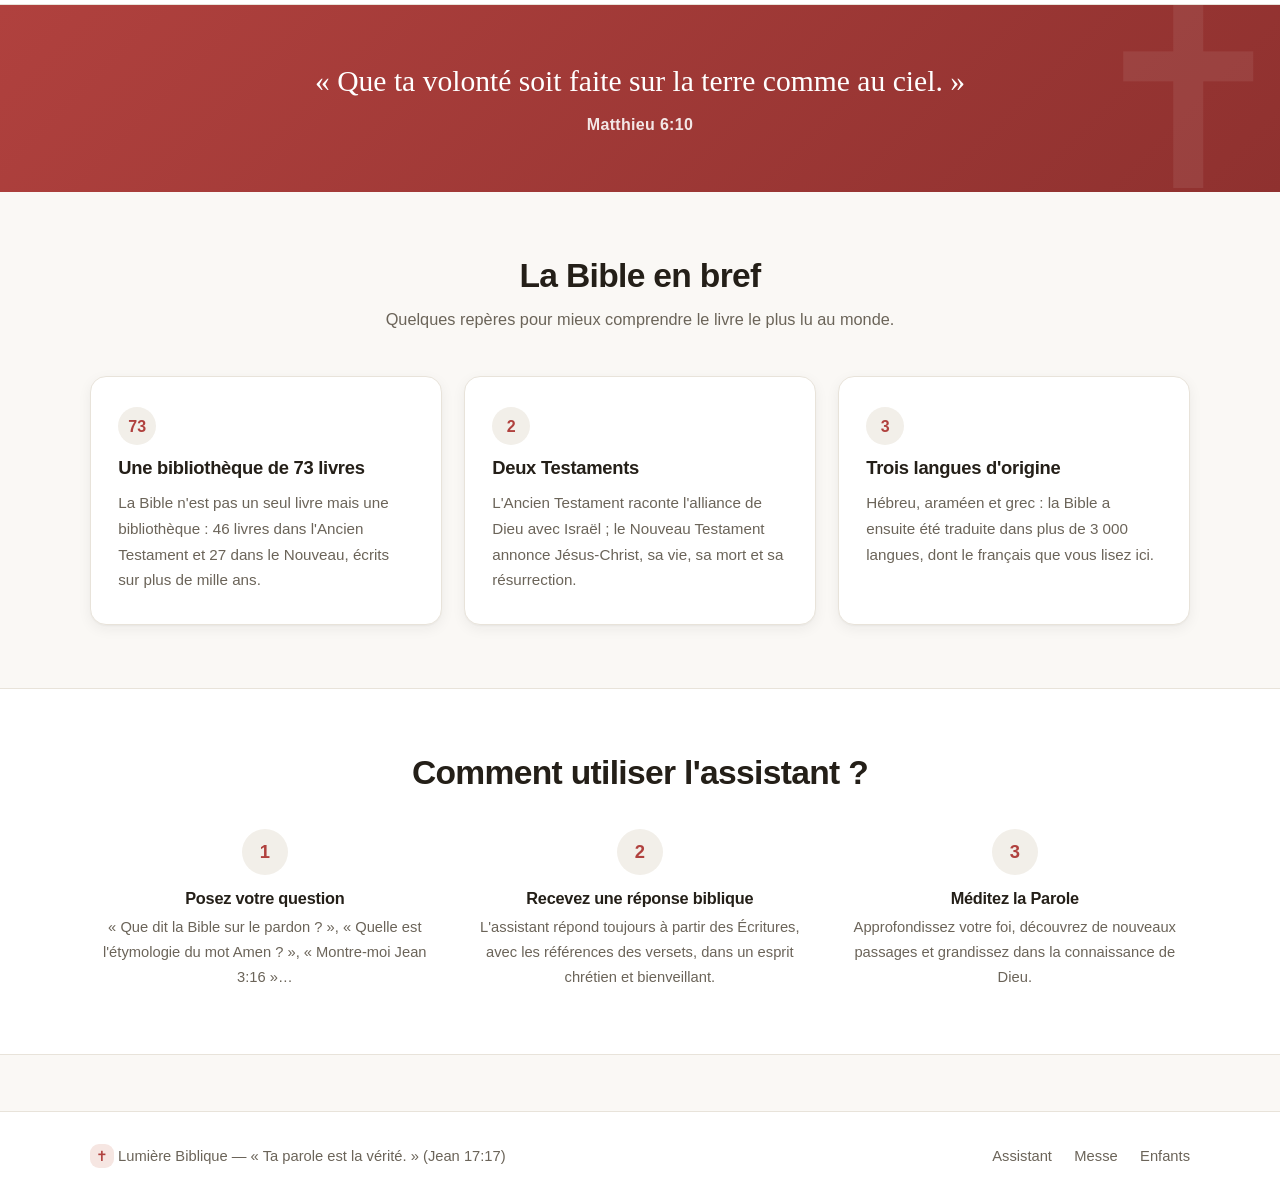
==== commit 7f29c57c: "Nouvelles fonctions : copier/partager le verset, retour en haut, +9 questions de quiz - Verset du jo" ====
--- a/index.html
+++ b/index.html
@@ -35,10 +35,23 @@
           « Ta parole est une lampe à mes pieds, et une lumière sur mon sentier. »
         </blockquote>
         <p class="hero-ref" id="versetRef">Psaume 119:105</p>
+        <div class="verset-outils">
+          <button class="outil-btn" id="btnCopier" title="Copier le verset" aria-label="Copier le verset">
+            <svg viewBox="0 0 24 24" width="16" height="16" fill="none" stroke="currentColor" stroke-width="1.8" stroke-linecap="round" stroke-linejoin="round"><rect x="9" y="9" width="11" height="11" rx="2"/><path d="M5 15V5a2 2 0 0 1 2-2h10"/></svg>
+            <span>Copier</span>
+          </button>
+          <button class="outil-btn" id="btnPartager" title="Partager le verset" aria-label="Partager le verset">
+            <svg viewBox="0 0 24 24" width="16" height="16" fill="none" stroke="currentColor" stroke-width="1.8" stroke-linecap="round" stroke-linejoin="round"><circle cx="18" cy="5" r="3"/><circle cx="6" cy="12" r="3"/><circle cx="18" cy="19" r="3"/><path d="M8.6 13.5l6.8 4M15.4 6.5l-6.8 4"/></svg>
+            <span>Partager</span>
+          </button>
+          <button class="outil-btn" id="btnVersetSurprise" title="Autre verset">
+            <svg viewBox="0 0 24 24" width="16" height="16" fill="none" stroke="currentColor" stroke-width="1.8" stroke-linecap="round" stroke-linejoin="round"><path d="M21 12a9 9 0 1 1-3-6.7L21 8"/><path d="M21 3v5h-5"/></svg>
+            <span>Autre verset</span>
+          </button>
+        </div>
         <div class="hero-actions">
           <a href="chatbot.html" class="btn btn-primary">Poser une question à l'assistant</a>
           <a href="messe.html" class="btn btn-secondary">Lectures du dimanche</a>
-          <button class="btn btn-secondary" id="btnVersetSurprise">Verset surprise</button>
         </div>
       </div>
     </section>
--- a/css/style.css
+++ b/css/style.css
@@ -5,18 +5,24 @@
 
 :root {
   --blanc: #ffffff;
-  --fond: #faf9f7;          /* blanc légèrement tiré */
-  --fond-alt: #f3f1ec;
-  --encre: #26221c;
+  --fond: #faf8f5;          /* blanc légèrement tiré, chaud */
+  --fond-alt: #f2efe9;
+  --encre: #241f18;
   --encre-douce: #6b6459;
   --accent: #b0413e;        /* rouge bordeaux chaleureux */
   --accent-fonce: #8f312f;
+  --accent-clair: #f6e6e2;
   --or: #c9a227;
-  --bordure: #e7e3db;
-  --ombre: 0 2px 12px rgba(38, 34, 28, 0.07);
-  --rayon: 14px;
+  --or-clair: #f7efd6;
+  --bordure: #e8e3da;
+  --bordure-forte: #ddd6c9;
+  /* ombres en couches, teintées vers l'encre */
+  --ombre: 0 1px 2px rgba(38, 34, 28, 0.04), 0 4px 14px rgba(38, 34, 28, 0.06);
+  --ombre-forte: 0 6px 16px rgba(38, 34, 28, 0.08), 0 18px 40px rgba(38, 34, 28, 0.10);
+  --rayon: 16px;
+  --rayon-sm: 10px;
   --police: -apple-system, BlinkMacSystemFont, "Segoe UI", Roboto, "Helvetica Neue", Arial, sans-serif;
-  --police-serif: Georgia, "Times New Roman", serif;
+  --police-serif: "Iowan Old Style", "Palatino Linotype", Palatino, Georgia, "Times New Roman", serif;
 }
 
 * { margin: 0; padding: 0; box-sizing: border-box; }
@@ -27,12 +33,32 @@
   font-family: var(--police);
   background: var(--fond);
   color: var(--encre);
-  line-height: 1.65;
+  line-height: 1.7;
   -webkit-font-smoothing: antialiased;
+  text-rendering: optimizeLegibility;
 }
 
 img { max-width: 100%; }
 a { color: inherit; text-decoration: none; }
+
+h1, h2, h3 { letter-spacing: -0.015em; line-height: 1.2; text-wrap: balance; }
+
+::selection { background: var(--accent-clair); color: var(--accent-fonce); }
+
+:focus-visible { outline: 2px solid var(--accent); outline-offset: 2px; border-radius: 4px; }
+
+/* Révélation douce au défilement */
+.reveal {
+  opacity: 0;
+  transform: translateY(18px);
+  transition: opacity 0.6s ease, transform 0.6s cubic-bezier(0.22, 1, 0.36, 1);
+  will-change: opacity, transform;
+}
+.reveal.vu { opacity: 1; transform: none; }
+@media (prefers-reduced-motion: reduce) {
+  .reveal { opacity: 1; transform: none; transition: none; }
+  html { scroll-behavior: auto; }
+}
 
 .container {
   width: min(1100px, 92%);
@@ -42,7 +68,9 @@
 /* ---------- En-tête ---------- */
 
 .site-header {
-  background: var(--blanc);
+  background: rgba(255, 255, 255, 0.82);
+  backdrop-filter: saturate(180%) blur(12px);
+  -webkit-backdrop-filter: saturate(180%) blur(12px);
   border-bottom: 1px solid var(--bordure);
   position: sticky;
   top: 0;
@@ -62,12 +90,20 @@
   align-items: center;
   gap: 0.5rem;
   font-size: 1.25rem;
-  letter-spacing: -0.01em;
+  letter-spacing: -0.02em;
+  font-weight: 600;
 }
 
 .logo-mark {
   color: var(--accent);
-  font-size: 1.35rem;
+  font-size: 1.1rem;
+  width: 30px;
+  height: 30px;
+  display: inline-flex;
+  align-items: center;
+  justify-content: center;
+  background: var(--accent-clair);
+  border-radius: 9px;
 }
 
 .logo-text strong { color: var(--accent); font-weight: 700; }
@@ -102,28 +138,39 @@
 /* ---------- Héro ---------- */
 
 .hero {
-  background: linear-gradient(180deg, var(--blanc) 0%, var(--fond) 100%);
+  position: relative;
+  background:
+    radial-gradient(60% 80% at 50% -10%, var(--accent-clair) 0%, transparent 60%),
+    linear-gradient(180deg, var(--blanc) 0%, var(--fond) 100%);
   border-bottom: 1px solid var(--bordure);
   text-align: center;
-  padding: 4.5rem 0 4rem;
+  padding: 5rem 0 4.5rem;
+  overflow: hidden;
 }
 
 .hero-kicker {
+  display: inline-block;
   text-transform: uppercase;
-  letter-spacing: 0.18em;
-  font-size: 0.78rem;
+  letter-spacing: 0.2em;
+  font-size: 0.72rem;
   font-weight: 700;
   color: var(--accent);
-  margin-bottom: 1.2rem;
+  background: var(--blanc);
+  border: 1px solid var(--bordure);
+  padding: 0.4rem 0.95rem;
+  border-radius: 999px;
+  box-shadow: var(--ombre);
+  margin-bottom: 1.6rem;
 }
 
 .hero-verse {
   font-family: var(--police-serif);
-  font-size: clamp(1.4rem, 3.2vw, 2.3rem);
+  font-size: clamp(1.5rem, 3.4vw, 2.5rem);
   font-weight: 400;
-  max-width: 820px;
-  margin: 0 auto 0.9rem;
-  line-height: 1.45;
+  max-width: 860px;
+  margin: 0 auto 1rem;
+  line-height: 1.4;
+  letter-spacing: -0.01em;
 }
 
 .hero-ref {
@@ -139,31 +186,111 @@
   flex-wrap: wrap;
 }
 
+.verset-outils {
+  display: flex;
+  gap: 0.5rem;
+  justify-content: center;
+  flex-wrap: wrap;
+  margin-bottom: 2rem;
+}
+
+.outil-btn {
+  display: inline-flex;
+  align-items: center;
+  gap: 0.4rem;
+  padding: 0.4rem 0.9rem;
+  border-radius: 999px;
+  background: var(--blanc);
+  border: 1px solid var(--bordure);
+  color: var(--encre-douce);
+  font-family: var(--police);
+  font-size: 0.85rem;
+  font-weight: 600;
+  cursor: pointer;
+  transition: color 0.2s, border-color 0.2s, background 0.2s, transform 0.15s;
+}
+.outil-btn:hover { color: var(--accent); border-color: var(--accent); transform: translateY(-1px); }
+.outil-btn.ok { color: #2f7a3d; border-color: #9ccaa5; background: #eef6ef; }
+
+/* Petit message flottant (toast) */
+.toast {
+  position: fixed;
+  left: 50%;
+  bottom: 1.6rem;
+  transform: translateX(-50%) translateY(1rem);
+  background: var(--encre);
+  color: #fff;
+  padding: 0.7rem 1.2rem;
+  border-radius: 999px;
+  font-size: 0.9rem;
+  font-weight: 600;
+  box-shadow: var(--ombre-forte);
+  opacity: 0;
+  pointer-events: none;
+  transition: opacity 0.25s, transform 0.25s;
+  z-index: 200;
+}
+.toast.show { opacity: 1; transform: translateX(-50%) translateY(0); }
+
+/* Bouton retour en haut */
+.top-btn {
+  position: fixed;
+  right: 1.3rem;
+  bottom: 1.3rem;
+  width: 46px;
+  height: 46px;
+  border-radius: 50%;
+  border: none;
+  background: var(--accent);
+  color: #fff;
+  cursor: pointer;
+  box-shadow: var(--ombre-forte);
+  display: flex;
+  align-items: center;
+  justify-content: center;
+  opacity: 0;
+  transform: translateY(1rem) scale(0.9);
+  pointer-events: none;
+  transition: opacity 0.25s, transform 0.25s, background 0.2s;
+  z-index: 100;
+}
+.top-btn.show { opacity: 1; transform: none; pointer-events: auto; }
+.top-btn:hover { background: var(--accent-fonce); }
+
 /* ---------- Boutons ---------- */
 
 .btn {
-  display: inline-block;
-  padding: 0.75rem 1.6rem;
+  display: inline-flex;
+  align-items: center;
+  gap: 0.4rem;
+  padding: 0.78rem 1.7rem;
   border-radius: 999px;
   font-weight: 600;
   font-size: 0.98rem;
   border: none;
   cursor: pointer;
-  transition: transform 0.15s, box-shadow 0.15s, background 0.2s;
+  transition: transform 0.18s cubic-bezier(0.22, 1, 0.36, 1), box-shadow 0.18s, background 0.2s;
   font-family: var(--police);
-}
-
-.btn:hover { transform: translateY(-1px); }
-
-.btn-primary { background: var(--accent); color: #fff; box-shadow: var(--ombre); }
-.btn-primary:hover { background: var(--accent-fonce); }
+  line-height: 1.2;
+}
+
+.btn:hover { transform: translateY(-2px); }
+.btn:active { transform: translateY(0); }
+
+.btn-primary {
+  background: linear-gradient(180deg, var(--accent) 0%, var(--accent-fonce) 100%);
+  color: #fff;
+  box-shadow: 0 2px 6px rgba(176, 65, 62, 0.28), 0 8px 20px rgba(176, 65, 62, 0.20);
+}
+.btn-primary:hover { box-shadow: 0 4px 10px rgba(176, 65, 62, 0.32), 0 12px 28px rgba(176, 65, 62, 0.26); }
 
 .btn-secondary {
   background: var(--blanc);
   color: var(--encre);
-  border: 1px solid var(--bordure);
-}
-.btn-secondary:hover { background: var(--fond-alt); }
+  border: 1px solid var(--bordure-forte);
+  box-shadow: var(--ombre);
+}
+.btn-secondary:hover { background: var(--fond-alt); border-color: var(--accent); color: var(--accent-fonce); }
 
 .btn-small { padding: 0.45rem 1.1rem; font-size: 0.88rem; }
 
@@ -174,9 +301,9 @@
 
 .section-title {
   text-align: center;
-  font-size: clamp(1.5rem, 2.8vw, 2rem);
-  margin-bottom: 0.5rem;
-  letter-spacing: -0.01em;
+  font-size: clamp(1.6rem, 3vw, 2.1rem);
+  margin-bottom: 0.6rem;
+  letter-spacing: -0.02em;
 }
 
 .section-subtitle {
@@ -184,6 +311,7 @@
   color: var(--encre-douce);
   max-width: 620px;
   margin: 0 auto 2.6rem;
+  font-size: 1.02rem;
 }
 
 /* ---------- Cartes ---------- */
@@ -196,34 +324,50 @@
 }
 
 .card {
+  position: relative;
   background: var(--blanc);
   border: 1px solid var(--bordure);
   border-radius: var(--rayon);
-  padding: 1.8rem 1.6rem;
+  padding: 1.9rem 1.7rem;
   box-shadow: var(--ombre);
-  transition: transform 0.18s, box-shadow 0.18s;
+  transition: transform 0.22s cubic-bezier(0.22, 1, 0.36, 1), box-shadow 0.22s, border-color 0.22s;
   display: flex;
   flex-direction: column;
   gap: 0.7rem;
+  overflow: hidden;
+}
+
+a.card::after {
+  content: "";
+  position: absolute;
+  left: 0; top: 0; bottom: 0;
+  width: 4px;
+  background: linear-gradient(var(--accent), var(--or));
+  transform: scaleY(0);
+  transform-origin: top;
+  transition: transform 0.25s ease;
 }
 
 .card:hover {
-  transform: translateY(-4px);
-  box-shadow: 0 8px 24px rgba(38, 34, 28, 0.12);
-}
+  transform: translateY(-5px);
+  box-shadow: var(--ombre-forte);
+  border-color: var(--bordure-forte);
+}
+a.card:hover::after { transform: scaleY(1); }
 
 .card-icon { font-size: 2.1rem; }
 
 /* Icônes SVG professionnelles */
 .icon-disc {
-  width: 52px;
-  height: 52px;
-  border-radius: 14px;
-  background: var(--fond-alt);
+  width: 54px;
+  height: 54px;
+  border-radius: 15px;
+  background: linear-gradient(135deg, var(--accent-clair), var(--or-clair));
   color: var(--accent);
   display: flex;
   align-items: center;
   justify-content: center;
+  box-shadow: inset 0 0 0 1px rgba(176, 65, 62, 0.10);
 }
 
 .icon-disc svg { width: 26px; height: 26px; stroke: currentColor; fill: none; stroke-width: 1.8; stroke-linecap: round; stroke-linejoin: round; }
@@ -244,24 +388,41 @@
 }
 .card h3 { font-size: 1.15rem; }
 .card p { color: var(--encre-douce); font-size: 0.95rem; flex: 1; }
-.card-link { color: var(--accent); font-weight: 600; font-size: 0.93rem; }
+.card-link { color: var(--accent); font-weight: 600; font-size: 0.93rem; transition: gap 0.2s; }
+a.card:hover .card-link { color: var(--accent-fonce); }
 
 /* ---------- Bandeau citation ---------- */
 
 .banner {
-  background: var(--accent);
+  position: relative;
+  background: linear-gradient(135deg, var(--accent) 0%, var(--accent-fonce) 100%);
   color: #fff;
   text-align: center;
-  padding: 3rem 0;
+  padding: 3.4rem 0;
+  overflow: hidden;
+}
+
+.banner::before {
+  content: "✝";
+  position: absolute;
+  font-size: 16rem;
+  right: -1rem;
+  top: 50%;
+  transform: translateY(-50%);
+  opacity: 0.07;
+  line-height: 1;
+  pointer-events: none;
 }
 
 .banner-verse {
+  position: relative;
   font-family: var(--police-serif);
-  font-size: clamp(1.2rem, 2.6vw, 1.7rem);
-  margin-bottom: 0.4rem;
-}
-
-.banner-ref { opacity: 0.85; font-weight: 600; }
+  font-size: clamp(1.3rem, 2.8vw, 1.85rem);
+  margin-bottom: 0.5rem;
+  line-height: 1.45;
+}
+
+.banner-ref { position: relative; opacity: 0.88; font-weight: 600; letter-spacing: 0.02em; }
 
 /* ---------- Étapes ---------- */
 
@@ -296,8 +457,8 @@
 .site-footer {
   background: var(--blanc);
   border-top: 1px solid var(--bordure);
-  padding: 1.6rem 0;
-  margin-top: 3rem;
+  padding: 2rem 0;
+  margin-top: 3.5rem;
 }
 
 .footer-inner {
@@ -309,21 +470,51 @@
   color: var(--encre-douce);
   font-size: 0.92rem;
 }
-
-.footer-nav { display: flex; gap: 1.2rem; }
+.footer-inner .logo-mark { width: 24px; height: 24px; font-size: 0.9rem; }
+
+.footer-nav { display: flex; gap: 1.4rem; }
+.footer-nav a {
+  font-weight: 500;
+  position: relative;
+  transition: color 0.2s;
+}
+.footer-nav a::after {
+  content: "";
+  position: absolute;
+  left: 0; bottom: -3px;
+  width: 100%; height: 2px;
+  background: var(--accent);
+  transform: scaleX(0);
+  transform-origin: left;
+  transition: transform 0.2s;
+}
 .footer-nav a:hover { color: var(--accent); }
+.footer-nav a:hover::after { transform: scaleX(1); }
 
 /* ---------- En-tête de page interne ---------- */
 
 .page-head {
-  background: var(--blanc);
+  position: relative;
+  background:
+    radial-gradient(50% 100% at 50% 0%, var(--accent-clair) 0%, transparent 70%),
+    var(--blanc);
   border-bottom: 1px solid var(--bordure);
   text-align: center;
-  padding: 2.8rem 0 2.4rem;
-}
-
-.page-head h1 { font-size: clamp(1.6rem, 3vw, 2.2rem); margin-bottom: 0.4rem; }
-.page-head p { color: var(--encre-douce); max-width: 640px; margin: 0 auto; }
+  padding: 3rem 0 2.6rem;
+}
+
+.page-head h1 { font-size: clamp(1.7rem, 3.2vw, 2.3rem); margin-bottom: 0.5rem; }
+.page-head p { color: var(--encre-douce); max-width: 640px; margin: 0 auto; font-size: 1.02rem; }
+
+.btn-retour {
+  position: absolute;
+  left: 4%;
+  top: 1.4rem;
+}
+.page-head { position: relative; }
+@media (max-width: 640px) {
+  .btn-retour { position: static; display: inline-block; margin-bottom: 1rem; }
+}
 
 /* ==========================================================
    Chatbot
@@ -359,24 +550,33 @@
 
 .msg {
   max-width: 82%;
-  padding: 0.8rem 1.05rem;
-  border-radius: 16px;
+  padding: 0.85rem 1.1rem;
+  border-radius: 18px;
   font-size: 0.96rem;
+  line-height: 1.6;
   white-space: pre-wrap;
   word-wrap: break-word;
+  animation: bulle 0.28s cubic-bezier(0.22, 1, 0.36, 1);
+}
+
+@keyframes bulle {
+  from { opacity: 0; transform: translateY(8px) scale(0.98); }
+  to { opacity: 1; transform: none; }
 }
 
 .msg-bot {
   background: var(--fond-alt);
-  border-bottom-left-radius: 4px;
+  border: 1px solid var(--bordure);
+  border-bottom-left-radius: 5px;
   align-self: flex-start;
 }
 
 .msg-user {
-  background: var(--accent);
+  background: linear-gradient(180deg, var(--accent) 0%, var(--accent-fonce) 100%);
   color: #fff;
-  border-bottom-right-radius: 4px;
+  border-bottom-right-radius: 5px;
   align-self: flex-end;
+  box-shadow: 0 2px 8px rgba(176, 65, 62, 0.22);
 }
 
 .msg-bot .verse-quote {
@@ -870,6 +1070,159 @@
 
 /* Records du quiz */
 .niveau-record { display: block; margin-top: 0.4rem; font-size: 0.78rem; font-weight: 700; color: var(--or); }
+
+/* ---------- Ludothèque biblique ---------- */
+
+.jeux-grid {
+  display: grid;
+  grid-template-columns: repeat(auto-fit, minmax(220px, 1fr));
+  gap: 1.2rem;
+  margin-top: 2rem;
+}
+
+.jeu-card {
+  background: var(--blanc);
+  border: 2px solid var(--bordure);
+  border-radius: var(--rayon);
+  padding: 1.6rem 1.3rem;
+  text-align: center;
+  cursor: pointer;
+  font-family: var(--police);
+  transition: transform 0.15s, border-color 0.15s, box-shadow 0.15s;
+}
+.jeu-card:hover { transform: translateY(-4px); border-color: var(--accent); box-shadow: var(--ombre); }
+.jeu-card:focus-visible { outline: 2px solid var(--accent); outline-offset: 2px; }
+.jeu-icon { font-size: 2.4rem; margin-bottom: 0.5rem; }
+.jeu-card h3 { font-size: 1.08rem; margin-bottom: 0.3rem; }
+.jeu-card p { color: var(--encre-douce); font-size: 0.88rem; }
+
+.jeu-zone {
+  max-width: 640px;
+  margin: 2rem auto 0;
+  background: var(--blanc);
+  border: 1px solid var(--bordure);
+  border-radius: var(--rayon);
+  box-shadow: var(--ombre);
+  padding: 1.6rem;
+}
+.jeu-zone #jeuRetour { margin-bottom: 1.2rem; }
+
+.mini-jeu { text-align: center; }
+.jeu-progress { font-size: 0.85rem; font-weight: 600; color: var(--encre-douce); margin-bottom: 0.8rem; }
+.jeu-question { font-size: 1.2rem; margin-bottom: 1rem; }
+.jeu-consigne { color: var(--encre-douce); font-size: 0.92rem; margin-bottom: 1rem; }
+
+.jeu-boutons { display: flex; gap: 0.7rem; justify-content: center; flex-wrap: wrap; }
+.jeu-boutons-col { flex-direction: column; align-items: stretch; max-width: 340px; margin: 0 auto; }
+.jeu-boutons .btn { flex: 0 1 auto; }
+
+.jeu-indices { list-style: none; text-align: left; max-width: 400px; margin: 0 auto 1rem; }
+.jeu-indices li {
+  background: var(--fond);
+  border: 1px solid var(--bordure);
+  border-radius: 10px;
+  padding: 0.6rem 0.9rem;
+  margin-bottom: 0.5rem;
+  font-size: 0.95rem;
+}
+
+.jeu-verset {
+  font-family: var(--police-serif);
+  font-size: 1.05rem;
+  line-height: 1.7;
+  background: var(--fond);
+  border-left: 3px solid var(--or);
+  padding: 1rem 1.2rem;
+  border-radius: 8px;
+  text-align: left;
+  margin-bottom: 1.2rem;
+}
+.jeu-trou { color: var(--accent); font-weight: 700; }
+.jeu-ref { color: var(--encre-douce); font-size: 0.85rem; font-weight: 600; }
+
+.jeu-feedback {
+  margin-top: 1.1rem;
+  padding: 0.85rem 1.1rem;
+  border-radius: 12px;
+  font-size: 0.93rem;
+  display: none;
+}
+.jeu-feedback.show { display: block; }
+.jeu-feedback.ok { background: #e8f4ea; color: #205c2b; }
+.jeu-feedback.ko { background: #faeaea; color: #7c2b28; }
+.jeu-suivant { margin-top: 1.2rem; }
+
+.jeu-resultat { text-align: center; padding: 1rem 0; }
+.jeu-resultat-emoji { font-size: 3rem; margin-bottom: 0.6rem; }
+.jeu-resultat h3 { font-size: 1.3rem; margin-bottom: 0.4rem; }
+.jeu-resultat p { color: var(--encre-douce); margin-bottom: 1.3rem; }
+
+/* Jeu Création */
+.creation-ordre { display: flex; flex-direction: column; gap: 0.5rem; margin-bottom: 1rem; }
+.crea-slot {
+  background: #e8f4ea;
+  border: 1px solid #b8dcc0;
+  border-radius: 10px;
+  padding: 0.6rem 0.9rem;
+  text-align: left;
+  font-size: 0.95rem;
+  display: flex;
+  align-items: center;
+  gap: 0.6rem;
+}
+.crea-num {
+  width: 26px; height: 26px; flex: none;
+  border-radius: 50%;
+  background: #2f7a3d; color: #fff;
+  font-weight: 700; font-size: 0.85rem;
+  display: flex; align-items: center; justify-content: center;
+}
+.creation-choix { display: flex; flex-direction: column; gap: 0.5rem; }
+.crea-btn {
+  background: var(--fond);
+  border: 2px solid var(--bordure);
+  border-radius: 10px;
+  padding: 0.7rem 0.9rem;
+  text-align: left;
+  font-size: 0.95rem;
+  cursor: pointer;
+  font-family: var(--police);
+  color: var(--encre);
+  transition: border-color 0.15s, background 0.15s;
+}
+.crea-btn:hover { border-color: var(--accent); background: var(--blanc); }
+
+/* Jeu mot mystère */
+.mot-affiche {
+  font-size: 1.8rem;
+  font-weight: 700;
+  letter-spacing: 0.25em;
+  color: var(--accent);
+  margin: 1rem 0 0.6rem;
+  font-family: var(--police-serif);
+}
+.mot-vies { font-size: 1.2rem; margin-bottom: 1rem; letter-spacing: 0.15em; }
+.mot-clavier {
+  display: grid;
+  grid-template-columns: repeat(auto-fit, minmax(38px, 1fr));
+  gap: 0.35rem;
+  max-width: 420px;
+  margin: 0 auto;
+}
+.mot-touche {
+  aspect-ratio: 1;
+  border: 2px solid var(--bordure);
+  border-radius: 8px;
+  background: var(--fond);
+  font-weight: 700;
+  font-size: 1rem;
+  cursor: pointer;
+  font-family: var(--police);
+  color: var(--encre);
+  transition: border-color 0.15s, background 0.15s;
+}
+.mot-touche:hover:not(:disabled) { border-color: var(--accent); background: var(--blanc); }
+.mot-touche:disabled { opacity: 0.35; cursor: default; }
 
 /* ---------- Responsive ---------- */
 
